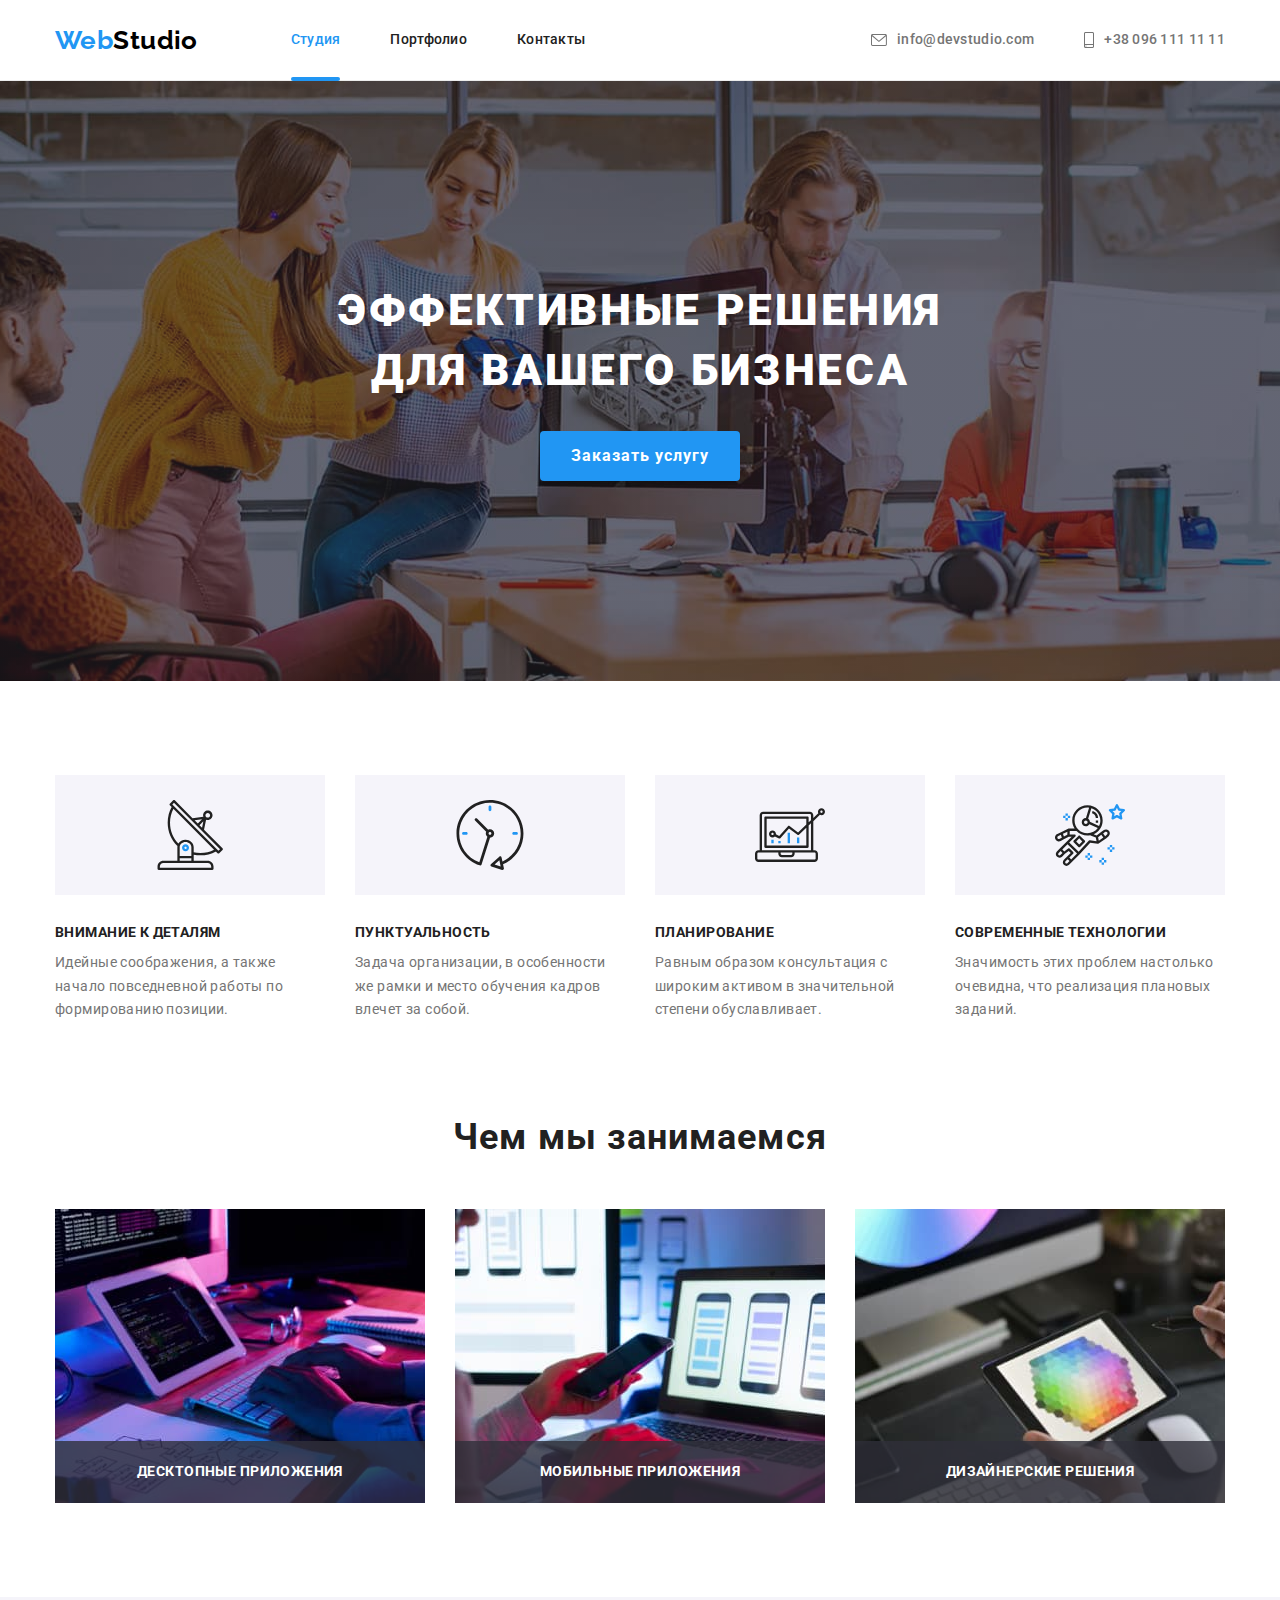
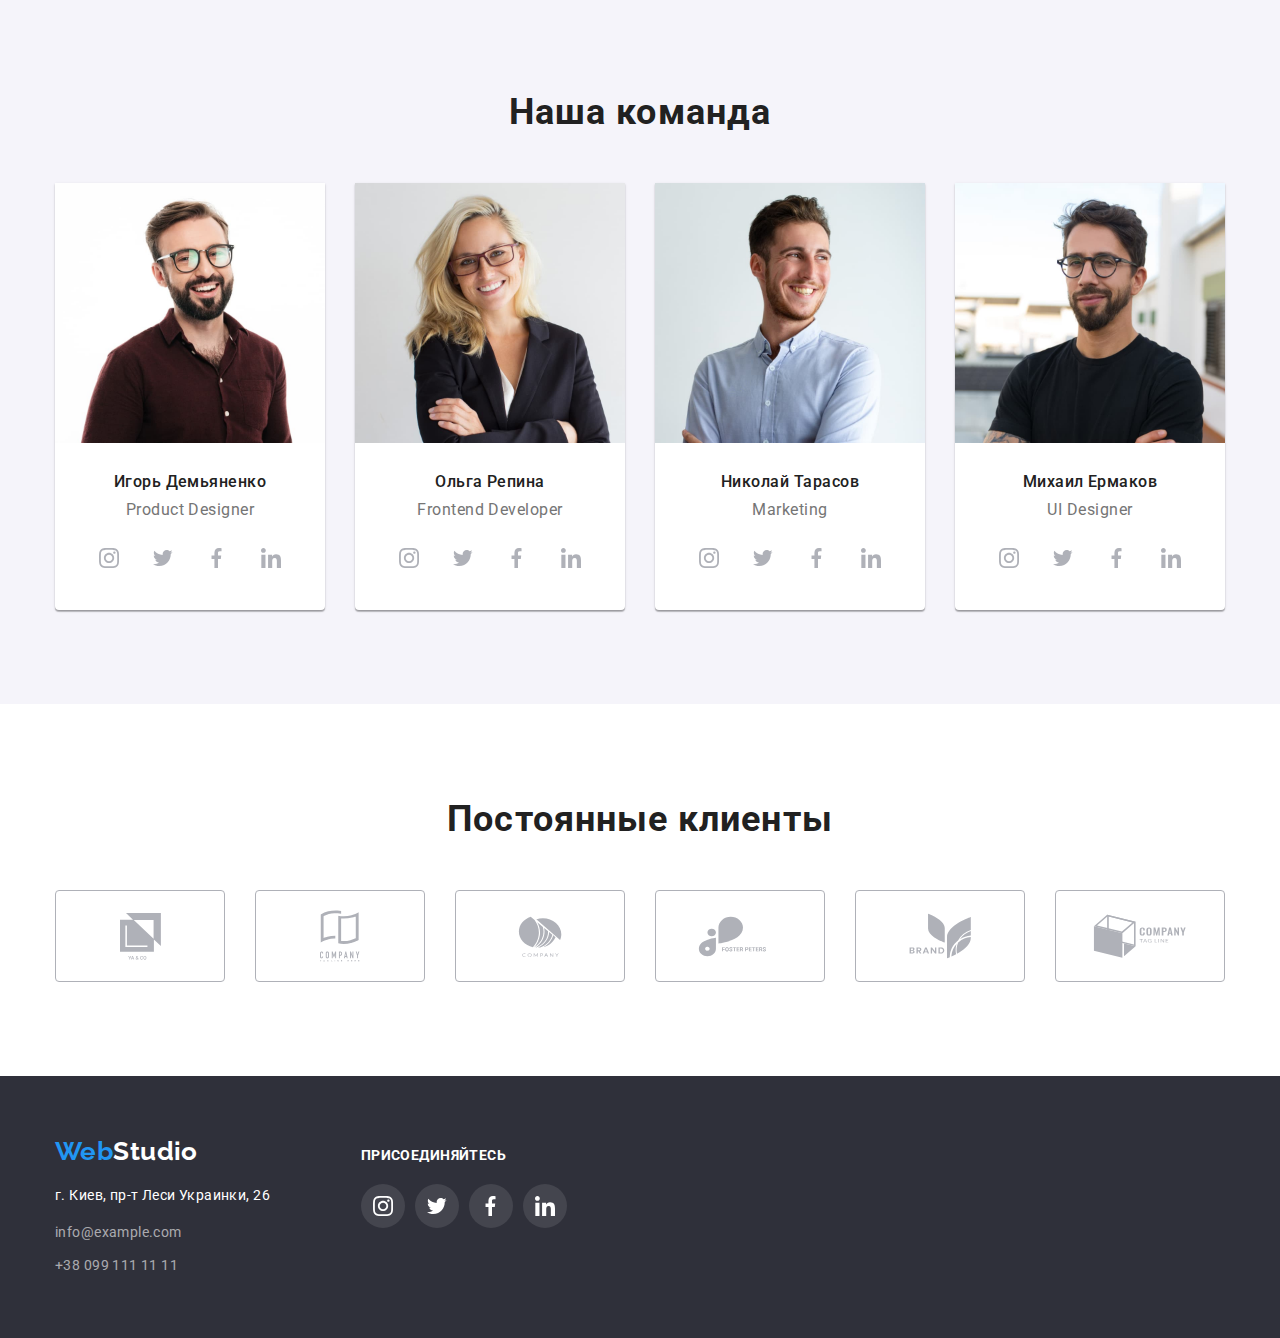
==== index.html @ 9f4f0341 "Initial commit" ====
<!DOCTYPE html>
<html lang="ru">
  <head>
    <meta charset="UTF-8" />
    <meta http-equiv="X-UA-Compatible" content="IE=edge" />
    <meta name="viewport" content="width=device-width, initial-scale=1.0" />
    <title>Главная</title>
    <link
      rel="stylesheet"
      href="https://cdnjs.cloudflare.com/ajax/libs/modern-normalize/1.0.0/modern-normalize.min.css"
    />

    <link rel="preconnect" href="https://fonts.googleapis.com" />
    <link rel="preconnect" href="https://fonts.gstatic.com" crossorigin />
    <link
      href="https://fonts.googleapis.com/css2?family=Raleway:wght@700&family=Roboto:wght@400;500;700;900&display=swap"
      rel="stylesheet"
    />

    <link rel="stylesheet" href="./css/styles.css" />
  </head>
  <body>
    <!-- Top-Line -->

    <header class="header">
      <div class="container">
        <nav class="header-nav">
          <a class="logo" href="./index.html"><span class="accent">Web</span>Studio</a>

          <ul class="header-nav-list">
            <li class="header-nav-item">
              <a class="header-nav-link current" href="./index.html">Студия</a>
            </li>
            <li class="header-nav-item">
              <a class="header-nav-link" href="./portfolio.html">Портфолио</a>
            </li>
            <li class="header-nav-item">
              <a class="header-nav-link" href="#">Контакты</a>
            </li>
          </ul>
        </nav>

        <ul class="contacts-list">
          <li class="contacts-item">
            <a class="contacts-link" href="mailto:info@devstudio.com">
              <svg class="contacts-icon" width="16" height="12">
                <use href="./images/symbol-defs.svg#icon-mail"></use>
              </svg>

              info@devstudio.com</a
            >
          </li>

          <li class="contacts-item">
            <a class="contacts-link" href="tel:+380961111111">
              <svg class="contacts-icon" width="10" height="16">
                <use href="./images/symbol-defs.svg#icon-smartphone"></use>
              </svg>

              +38 096 111 11 11</a
            >
          </li>
        </ul>
      </div>
    </header>

    <main>
      <!-- Hero-Blok -->
      <section class="section hero">
        <div class="container">
          <h1 class="hero-title">Эффективные решения для вашего бизнеса</h1>
          <button class="hero-button" data-modal-open>Заказать услугу</button>
        </div>
      </section>

      <!-- Benefits-Blok -->
      <section class="section benefits">
        <div class="container">
          <h2 class="visually-hidden">Наши преимущества</h2>
          <ul class="benefits-list">
            <li class="benefits-block">
              <div class="benefits-icon-background">
                <svg class="benefits-icon-group" width="70" height="70">
                  <use href="./images/symbol-defs.svg#icon-group"></use>
                </svg>
              </div>
              <h3 class="benefits-subtitle">Внимание к деталям</h3>
              <p class="benefits-paragraph">
                Идейные соображения, а также начало повседневной работы по формированию позиции.
              </p>
            </li>
            <li class="benefits-block">
              <div class="benefits-icon-background">
                <svg class="benefits-icon-clock" width="70" height="70">
                  <use href="./images/symbol-defs.svg#icon-clock"></use>
                </svg>
              </div>
              <h3 class="benefits-subtitle">Пунктуальность</h3>
              <p class="benefits-paragraph">
                Задача организации, в особенности же рамки и место обучения кадров влечет за собой.
              </p>
            </li>
            <li class="benefits-block">
              <div class="benefits-icon-background">
                <svg class="benefits-icon-computer" width="70" height="70">
                  <use href="./images/symbol-defs.svg#icon-diagram"></use>
                </svg>
              </div>
              <h3 class="benefits-subtitle">Планирование</h3>
              <p class="benefits-paragraph">
                Равным образом консультация с широким активом в значительной степени обуславливает.
              </p>
            </li>
            <li class="benefits-block">
              <div class="benefits-icon-background">
                <svg class="benefits-icon-astronaut" width="70" height="70">
                  <use href="./images/symbol-defs.svg#icon-astronaut"></use>
                </svg>
              </div>
              <h3 class="benefits-subtitle">Современные технологии</h3>
              <p class="benefits-paragraph">
                Значимость этих проблем настолько очевидна, что реализация плановых заданий.
              </p>
            </li>
          </ul>
        </div>
      </section>

      <!-- Work-Blok -->
      <section class="section work">
        <div class="container">
          <h2 class="work-title">Чем мы занимаемся</h2>
          <ul class="work-list">
            <li class="work-img">
              <img
                src="./images/index-photo/img.jpg"
                alt="мы делаем сайты"
                width="370"
                height="294"
              />
              <div class="work-description">
                <h3 class="work-description-title">Десктопные приложения</h3>
              </div>
            </li>
            <li class="work-img">
              <img
                src="./images/index-photo/box_2.jpg"
                alt="мы разрабатываем приложения"
                width="370"
                height="294"
              />
              <div class="work-description">
                <h3 class="work-description-title">Мобильные приложения</h3>
              </div>
            </li>
            <li class="work-img">
              <img
                src="./images/index-photo/box_3.jpg"
                alt="мы создаем дизайн"
                width="370"
                height="294"
              />
              <div class="work-description">
                <h3 class="work-description-title">Дизайнерские решения</h3>
              </div>
            </li>
          </ul>
        </div>
      </section>

      <!-- Team-Blok -->
      <section class="section team">
        <div class="container">
          <h2 class="team-title">Наша команда</h2>
          <ul class="team-item">
            <li class="team-list">
              <img
                src="./images/index-photo/img_01.jpg"
                alt="Игорь Демьяненко"
                width="270"
                height="260"
              />
              <div class="team-wrapper">
                <h3 class="team-name">Игорь Демьяненко</h3>
                <p class="team-job">Product Designer</p>

                <ul class="team-social-list">
                  <li class="team-social-item">
                    <a class="team-social-link" href="#">
                      <svg class="team-social-icon" width="20" height="20">
                        <use href="./images/symbol-defs.svg#icon-sn-instagram"></use>
                      </svg>
                    </a>
                  </li>

                  <li class="team-social-item">
                    <a class="team-social-link" href="#">
                      <svg class="team-social-icon" width="20" height="20">
                        <use href="./images/symbol-defs.svg#icon-sn-twitter"></use>
                      </svg>
                    </a>
                  </li>

                  <li class="team-social-item">
                    <a class="team-social-link" href="#">
                      <svg class="team-social-icon" width="20" height="20">
                        <use href="./images/symbol-defs.svg#icon-sn-facebook"></use>
                      </svg>
                    </a>
                  </li>

                  <li class="team-social-item">
                    <a class="team-social-link" href="#">
                      <svg class="team-social-icon" width="20" height="20">
                        <use href="./images/symbol-defs.svg#icon-sn-linkedin"></use>
                      </svg>
                    </a>
                  </li>
                </ul>
              </div>
            </li>
            <li class="team-list">
              <img
                src="./images/index-photo/img_02.jpg"
                alt="Ольга Репина"
                width="270"
                height="260"
              />
              <div class="team-wrapper">
                <h3 class="team-name">Ольга Репина</h3>
                <p class="team-job">Frontend Developer</p>

                <ul class="team-social-list">
                  <li class="team-social-item">
                    <a class="team-social-link" href="#">
                      <svg class="team-social-icon" width="20" height="20">
                        <use href="./images/symbol-defs.svg#icon-sn-instagram"></use>
                      </svg>
                    </a>
                  </li>

                  <li class="team-social-item">
                    <a class="team-social-link" href="#">
                      <svg class="team-social-icon" width="20" height="20">
                        <use href="./images/symbol-defs.svg#icon-sn-twitter"></use>
                      </svg>
                    </a>
                  </li>

                  <li class="team-social-item">
                    <a class="team-social-link" href="#">
                      <svg class="team-social-icon" width="20" height="20">
                        <use href="./images/symbol-defs.svg#icon-sn-facebook"></use>
                      </svg>
                    </a>
                  </li>

                  <li class="team-social-item">
                    <a class="team-social-link" href="#">
                      <svg class="team-social-icon" width="20" height="20">
                        <use href="./images/symbol-defs.svg#icon-sn-linkedin"></use>
                      </svg>
                    </a>
                  </li>
                </ul>
              </div>
            </li>
            <li class="team-list">
              <img
                src="./images/index-photo/img_03.jpg"
                alt="Николай Тарасов"
                width="270"
                height="260"
              />
              <div class="team-wrapper">
                <h3 class="team-name">Николай Тарасов</h3>
                <p class="team-job">Marketing</p>
                <ul class="team-social-list">
                  <li class="team-social-item">
                    <a class="team-social-link" href="#">
                      <svg class="team-social-icon" width="20" height="20">
                        <use href="./images/symbol-defs.svg#icon-sn-instagram"></use>
                      </svg>
                    </a>
                  </li>

                  <li class="team-social-item">
                    <a class="team-social-link" href="#">
                      <svg class="team-social-icon" width="20" height="20">
                        <use href="./images/symbol-defs.svg#icon-sn-twitter"></use>
                      </svg>
                    </a>
                  </li>

                  <li class="team-social-item">
                    <a class="team-social-link" href="#">
                      <svg class="team-social-icon" width="20" height="20">
                        <use href="./images/symbol-defs.svg#icon-sn-facebook"></use>
                      </svg>
                    </a>
                  </li>

                  <li class="team-social-item">
                    <a class="team-social-link" href="#">
                      <svg class="team-social-icon" width="20" height="20">
                        <use href="./images/symbol-defs.svg#icon-sn-linkedin"></use>
                      </svg>
                    </a>
                  </li>
                </ul>
              </div>
            </li>
            <li class="team-list">
              <img
                src="./images/index-photo/img_04.jpg"
                alt="Михаил Ермаков"
                width="270"
                height="260"
              />
              <div class="team-wrapper">
                <h3 class="team-name">Михаил Ермаков</h3>
                <p class="team-job">UI Designer</p>
                <ul class="team-social-list">
                  <li class="team-social-item">
                    <a class="team-social-link" href="#">
                      <svg class="team-social-icon" width="20" height="20">
                        <use href="./images/symbol-defs.svg#icon-sn-instagram"></use>
                      </svg>
                    </a>
                  </li>

                  <li class="team-social-item">
                    <a class="team-social-link" href="#">
                      <svg class="team-social-icon" width="20" height="20">
                        <use href="./images/symbol-defs.svg#icon-sn-twitter"></use>
                      </svg>
                    </a>
                  </li>

                  <li class="team-social-item">
                    <a class="team-social-link" href="#">
                      <svg class="team-social-icon" width="20" height="20">
                        <use href="./images/symbol-defs.svg#icon-sn-facebook"></use>
                      </svg>
                    </a>
                  </li>

                  <li class="team-social-item">
                    <a class="team-social-link" href="#">
                      <svg class="team-social-icon" width="20" height="20">
                        <use href="./images/symbol-defs.svg#icon-sn-linkedin"></use>
                      </svg>
                    </a>
                  </li>
                </ul>
              </div>
            </li>
          </ul>
        </div>
      </section>

      <section class="section">
        <div class="container">
          <h2 class="clients-title">Постоянные клиенты</h2>

          <ul class="clients-list">
            <li class="clients-item">
              <a class="clients-item-link" href="#"
                ><svg class="clients-item-logo" width="41" height="47">
                  <use href="./images/symbol-defs.svg#icon-logo-01"></use></svg
              ></a>
            </li>
            <li class="clients-item">
              <a class="clients-item-link" href="#"
                ><svg class="clients-item-logo" width="40" height="52">
                  <use href="./images/symbol-defs.svg#icon-logo-02"></use></svg
              ></a>
            </li>
            <li class="clients-item">
              <a class="clients-item-link" href="#"
                ><svg class="clients-item-logo" width="44" height="41">
                  <use href="./images/symbol-defs.svg#icon-logo-03"></use></svg
              ></a>
            </li>
            <li class="clients-item">
              <a class="clients-item-link" href="#"
                ><svg class="clients-item-logo" width="85" height="41">
                  <use href="./images/symbol-defs.svg#icon-logo-04"></use></svg
              ></a>
            </li>
            <li class="clients-item">
              <a class="clients-item-link" href="#"
                ><svg class="clients-item-logo" width="63" height="46">
                  <use href="./images/symbol-defs.svg#icon-logo-05"></use></svg
              ></a>
            </li>
            <li class="clients-item">
              <a class="clients-item-link" href="#"
                ><svg class="clients-item-logo" width="94" height="44">
                  <use href="./images/symbol-defs.svg#icon-logo-06"></use></svg
              ></a>
            </li>
          </ul>
        </div>
      </section>
    </main>

    <!-- Footer-Blok -->
    <footer class="footer">
      <div class="container footer-container">
        <div class="footer-contacts-block">
          <a class="logo" href="./index.html"><span class="accent">Web</span>Studio</a>
          <address class="footer-address">г. Киев, пр-т Леси Украинки, 26</address>
          <ul class="footer-contacts-list">
            <li class="footer-contacts-item">
              <a class="footer-contacts-link" href="mailto:info@example.com">info@example.com</a>
            </li>
            <li class="footer-contacts-item">
              <a class="footer-contacts-link" href="tel:+380991111111">+38 099 111 11 11</a>
            </li>
          </ul>
        </div>

        <div>
          <h2 class="footer-social-action">присоединяйтесь</h2>
          <ul class="footer-social-list">
            <li class="footer-social-item">
              <a class="footer-social-link" href="#">
                <svg class="footer-social-icon" width="20" height="20">
                  <use href="./images/symbol-defs.svg#icon-sn-instagram"></use>
                </svg>
              </a>
            </li>

            <li class="footer-social-item">
              <a class="footer-social-link" href="#">
                <svg class="footer-social-icon" width="20" height="20">
                  <use href="./images/symbol-defs.svg#icon-sn-twitter"></use>
                </svg>
              </a>
            </li>

            <li class="footer-social-item">
              <a class="footer-social-link" href="#">
                <svg class="footer-social-icon" width="20" height="20">
                  <use href="./images/symbol-defs.svg#icon-sn-facebook"></use>
                </svg>
              </a>
            </li>

            <li class="footer-social-item">
              <a class="footer-social-link" href="#">
                <svg class="footer-social-icon" width="20" height="20">
                  <use href="./images/symbol-defs.svg#icon-sn-linkedin"></use>
                </svg>
              </a>
            </li>
          </ul>
        </div>
      </div>
    </footer>
    <div class="backdrop is-hidden" data-modal>
      <div class="modal modal-hidden">
        <button class="button-close-window" type="button" data-modal-close>
          <svg width="30" height="30">
            <use href="./images/modal-defs.svg#icon-close"></use>
          </svg>
        </button>
      </div>
    </div>

    <script src="./js/modal.js"></script>
  </body>
</html>
---- css/styles.css ----
:root {
  --main-header-text-color: #212121;
  --main-p-text-color: #757575;
  --main-box-background-color: #2f303a;
  --aceent-color: #2196f3;
  --primary-white-color: #ffffff;
}

body {
  font-size: 14px;
  font-family: 'Roboto', sans-serif;
  color: var(--main-p-text-color);
  background-color: var(--primary-white-color);
  letter-spacing: 0.03em;
}

/* reset */

html {
  box-sizing: border-box;
}

*,
*::after,
*::before {
  box-sizing: inherit;
}

/* Стили для обнуления верхних отступов у элементов */
h1,
h2,
h3,
h4,
h5,
h6,
p {
  margin: 0;
}

/* Класс для обнуления базовых свойств у списков (ul) */
ul {
  list-style: none;
  padding-left: 0;
  margin: 0;
}

/* Класс для обнуления базовых свойств у ссылок */
a {
  text-decoration: none;
  color: inherit;
}

/* Свойства для корректного отображения картинок */
img {
  display: block;
  max-width: 100%;
  height: auto;
}

/* Свойства для обнуления курсива у address */

address {
  font-style: normal;
}

.visually-hidden {
  position: absolute;
  width: 1px;
  height: 1px;
  margin: -1px;
  border: 0;
  padding: 0;

  white-space: nowrap;
  clip-path: inset(100%);
  clip: rect(0 0 0 0);
  overflow: hidden;
}


/* utils */

.container {
  width: 1200px;
  padding-left: 15px;
  padding-right: 15px;
  margin: 0 auto;
  /* border: red 1px solid; */
}

.section {
  padding-top: 94px;
  padding-bottom: 94px;
}


/* header */
.header {
  border-bottom: 1px solid #ececec;
}

.logo {
  font-family: 'Raleway';
  font-weight: 700;
  font-size: 26px;
  line-height: 1.19;
  color: #000000;
  margin-right: 93px;
}

.header-nav-link,
.contacts-link {
  position: relative;
  display: inline-block;
  padding: 32px 0;
  font-weight: 500;
  line-height: 1.14;
  letter-spacing: 0.02em;
  color: var(--main-header-text-color);
  transition: color 250ms;
  transition-timing-function: cubic-bezier(0.4, 0, 0.2, 1);
}

.contacts-link {
  color: var(--main-p-text-color);
  display: flex;
  align-items: center;
}

.header-nav-link:hover,
.header-nav-link:focus,
.contacts-link:hover,
.contacts-link:focus,
.accent,
.current {
  color: var(--aceent-color);
}

.header .container {
  display: flex;
  align-items: center;
}

.header-nav {
  display: flex;
  align-items: center;
}

.header-nav-list {
  display: flex;
  align-items: center;
}

.contacts-list {
  display: flex;
  align-items: center;
}

.header-nav-item:not(:last-child) {
  margin-right: 50px;
}

.header-nav {
  margin-right: auto;
}

.contacts-item:not(:last-child) {
  margin-right: 50px;
}

.contacts-icon {
  margin-right: 10px;
  fill: currentColor;
}

.current:after {
  display: block;
  content: "";
  width: 100%;
  height: 4px;
  border-radius: 2px;
  background-color: var(--aceent-color);
  position: absolute;
  bottom: -1px;
}

/* INDEX PAGE */
.hero {
  padding-top: 200px;
  padding-bottom: 200px;
  max-width: 1600px;
  margin: 0 auto;
  background-image: linear-gradient(to right, rgba(47, 48, 58, 0.4), rgba(47, 48, 58, 0.4)),
    url(../images/index-photo/Img-hero.jpg);
  background-size: cover;
  background-repeat: no-repeat;
  background-position: center;
}

.hero-title {
  width: 696px;
  font-size: 44px;
  font-weight: 900;
  line-height: 1.36;
  letter-spacing: 0.06em;
  text-align: center;
  text-transform: uppercase;
  color: #fff;
  margin: 0 auto;
  margin-bottom: 30px;
}

.hero-button {
  display: block;
  margin: 0 auto;
  font-family: inherit;
  font-size: 16px;
  font-weight: 700;
  line-height: 1.88;
  letter-spacing: 0.06em;
  color: #fff;
  width: 200px;
  height: 50px;
  border-radius: 4px;
  border: 0px;
  background-color: #2196f3;
  box-shadow: 0px 4px 4px rgba(0, 0, 0, 0.15);
  cursor: pointer;
}

.benefits-icon-background {
  height: 120px;
  background-color: #f5f4fa;
  background-size: cover;
  margin-bottom: 30px;
  background-position: center;
  display: flex;
  justify-content: center;
  align-items: center;
}

.benefits-title {
  display: none;
}

.benefits-subtitle {
  font-size: 14px;
  font-weight: 700;
  line-height: 1.14;
  letter-spacing: 0.03em;
  text-transform: uppercase;
  color: var(--main-header-text-color);
  margin-top: 0px;
  margin-bottom: 0px;
}

.benefits-paragraph {
  line-height: 1.71;
  letter-spacing: 0.03em;
  color: #757575;
  margin-top: 10px;
  margin-bottom: 0px;
}

.benefits-list {
  display: flex;
}

.benefits-block {
  margin-right: 30px;
  width: 270px;
}

.benefits-block:last-child {
  margin-right: 0px;
}


/* work */

.work {
  padding-top: 0;
}

.work-title {
  font-size: 36px;
  font-weight: 700;
  line-height: 1.17;
  letter-spacing: 0.03em;
  text-align: center;
  margin-top: 0px;
  margin-bottom: 50px;
  color: var(--main-header-text-color);
}

.work-list {
  list-style: none;
  display: flex;
  justify-content: space-between;

}

.work-img {
  position: relative;
}

.work-img img {
  display: block;
}

.work-description {
  position: absolute;
  bottom: 0px;
  width: 100%;
  background: rgba(47, 48, 58, 0.8);
}

.work-description-title {
  font-weight: 700;
  font-size: 14px;
  line-height: 1.14;
  text-align: center;
  letter-spacing: 0.03em;
  text-transform: uppercase;
  color: var(--primary-white-color);
  margin-top: 0px;
  margin-bottom: 0px;
  padding: 23px 0px;
}


/* team */

.team-social-list {
  display: flex;
  align-items: center;
  justify-content: center;
}

.team-social-item:not(:last-child) {
  margin-right: 10px;
}

.team-social-link {
  display: flex;
  align-items: center;
  justify-content: center;
  width: 44px;
  height: 44px;
  border-radius: 50%;
  color: #afb1b8;
  transition: color 250ms cubic-bezier(0.4, 0, 0.2, 1), background-color 250ms cubic-bezier(0.4, 0, 0.2, 1);
}

.team-social-icon {
  fill: currentColor;
}

.team-social-link:hover,
.team-social-link:focus {
  background-color: var(--aceent-color);
  color: var(--primary-white-color);
}

.team-list {
  width: 270px;
  background-color: #fff;
  box-shadow: 0px 1px 3px rgba(0, 0, 0, 0.12), 0px 1px 1px rgba(0, 0, 0, 0.14),
    0px 2px 1px rgba(0, 0, 0, 0.2);
  border-radius: 0px 0px 4px 4px;
}

.team {
  background-color: #f5f4fa;
}

.team-wrapper {
  padding-bottom: 30px;
  padding-top: 30px;
}

.team-item {
  display: flex;
  justify-content: space-between;
}

.team-title {
  font-size: 36px;
  font-weight: 700;
  line-height: 1.17;
  letter-spacing: 0.03em;
  text-align: center;
  color: var(--main-header-text-color);
  margin-top: 0px;
  margin-bottom: 50px;
}

.team-name {
  text-decoration: none;
  color: #212121;
  font-size: 16px;
  font-weight: 500;
  line-height: 1.17;
  letter-spacing: 0.03em;
  text-align: center;
  margin-bottom: 10px;
  margin-top: 0;
}

.team-job {
  font-size: 16px;
  line-height: 1.17;
  letter-spacing: 0.03em;
  text-align: center;
  color: var(--main-p-text-color);
  margin-top: 0px;
  margin-bottom: 0px;

  margin-bottom: 16px;
}


/* clients */
.clients-title {
  font-size: 36px;
  font-weight: 700;
  line-height: 1.17;
  letter-spacing: 0.03em;
  text-align: center;
  color: var(--main-header-text-color);
  margin-top: 0px;
  margin-bottom: 50px;
}

.clients-item {
  display: flex;
  align-items: center;
  justify-content: center;
}

.clients-item:not(:last-child) {
  margin-right: 30px;
}

.clients-list {
  display: flex;
}

.clients-item-logo {
  fill: currentColor;
}

.clients-item-link {
  display: flex;
  align-items: center;
  justify-content: center;
  width: 170px;
  height: 92px;
  border: 1px #afb1b8 solid;
  border-radius: 4px;
  color: #afb1b8;
  transition: color 250ms;
  transition-timing-function: cubic-bezier(0.4, 0, 0.2, 1);
}

.clients-item-link:hover,
.clients-item-link:focus {
  fill: #afb1b8;
  color: var(--aceent-color);
  border: 1px var(--aceent-color) solid;
}


/* PORTFOLIO PAGE */
/* Buttom  */
.button-box {
  display: flex;
  justify-content: center;
  margin-bottom: 50px;
}

.button-list:not(:last-child) {
  display: flex;
  justify-content: center;
  margin-right: 8px;
}

.button-item {
  font: inherit;
  font-size: 16px;
  font-weight: 500;
  line-height: 1.62;
  letter-spacing: 0.03em;
  color: #212121;
  background-color: #f5f4fa;
  border-radius: 4px;
  border: none;
  padding: 6px 22px 6px 22px;
  cursor: pointer;
  transition: color 250ms cubic-bezier(0.4, 0, 0.2, 1), background-color 250ms cubic-bezier(0.4, 0, 0.2, 1);
}

.button-item:hover,
.button-item:focus {
  background: #2196f3;
  box-shadow: 0px 3px 1px rgba(0, 0, 0, 0.1), 0px 1px 2px rgba(0, 0, 0, 0.08),
    0px 2px 2px rgba(0, 0, 0, 0.12);
  border-radius: 4px;
  color: #fff;
}

.button-item.active {
  background-color: var(--aceent-color);
  color: var(--primary-white-color);
}

/* Portfolio main content  */
.portfolio-box {
  display: flex;
  flex-wrap: wrap;
  justify-content: space-between;
}

.portfolio-block {
  margin-bottom: 30px;
}

.portfolio-block:nth-child(7) {
  margin-bottom: 0px;
}

.portfolio-block:nth-child(8) {
  margin-bottom: 0px;
}

.portfolio-block:nth-child(9) {
  margin-bottom: 0px;
}

.portfolio-link {
  transition: color 250ms;
  transition-timing-function: cubic-bezier(0.4, 0, 0.2, 1);
}

.portfolio-link:hover,
.portfolio-link:focus {
  display: block;
  box-shadow: 0px 1px 1px rgba(0, 0, 0, 0.12), 0px 4px 4px rgba(0, 0, 0, 0.06),
    1px 4px 6px rgba(0, 0, 0, 0.16);
}

.portfolio-box img {
  display: block;
}

.portfolio-img-wrapper {
  position: relative;
  overflow: hidden;
}

.portfolio-text-owerlay {
  position: absolute;
  font-size: 18px;
  line-height: 1.56;
  letter-spacing: 0.03em;
  color: #ffffff;
  background: rgba(33, 150, 243, 0.9);
  box-shadow: 0px 4px 4px rgba(0, 0, 0, 0.25);
  padding: 63px 24px;
  transition: 250ms;
}

.portfolio-link:hover .portfolio-text-owerlay {
  transform: translateY(-100%);
}

.portfolio-frame {
  padding: 20px 24px;
  border-left: 1px solid #eeeeee;
  border-right: 1px solid #eeeeee;
  border-bottom: 1px solid #eeeeee;
  border-top: none;
}

.portfolio-name {
  color: #212121;
  margin-bottom: 4px;
  font-weight: 700;
  font-size: 18px;
  line-height: 2;
  letter-spacing: 0.06em;
}

.portfolio-subtitle {
  font-size: 16px;
  line-height: 1.88;
  letter-spacing: 0.03em;
  margin-top: 0px;
  color: var(--main-p-text-color);
}


/* FOOTER SECTION  */
.footer {
  background-color: var(--main-box-background-color);
  padding-top: 60px;
  padding-bottom: 60px;
}

.footer .logo {
  color: var(--primary-white-color);
}

.footer-address {
  font-style: normal;
  letter-spacing: 0.03em;
  color: var(--primary-white-color);
  margin-top: 20px;
  margin-bottom: 9px;
}

.footer-contacts-item {
  display: block;
}

.footer-contacts-link {
  color: rgba(255, 255, 255, 0.6);
  font-size: 14px;
  line-height: 1.71;
  letter-spacing: 0.03em;
  transition: color 250ms;
  transition-timing-function: cubic-bezier(0.4, 0, 0.2, 1);
}

.footer-contacts-item:not(:last-child) {
  padding-top: 9px;
  padding-bottom: 9px;
}

.footer-container {
  display: flex;
  align-items: baseline;
}

.footer-container .footer-contacts-block {
  margin-right: 70px;
}

.footer-contacts-link:hover,
.footer-contacts-link:focus {
  color: var(--aceent-color);
}

.footer-social-action {
  color: #ffffff;
  text-transform: uppercase;
  font-size: 14px;
  font-weight: 700;
  line-height: 1.14;
  margin-bottom: 20px;
}

.footer-social-list {
  display: flex;
}

.footer-social-item:not(:last-child) {
  margin-right: 10px;
}

.footer-social-link {
  display: flex;
  align-items: center;
  justify-content: center;
  width: 44px;
  height: 44px;
  background: rgba(255, 255, 255, 0.1);
  border-radius: 50%;
  color: #AFB1B8;
  transition: color 250ms;
  transition-timing-function: cubic-bezier(0.4, 0, 0.2, 1);
}

.footer-social-link:hover,
.footer-social-link:focus {
  background-color: var(--aceent-color);
}

.footer-social-icon {
  fill: var(--primary-white-color);
}

/* modal  */
.backdrop {
  position: fixed;
  top: 0;
  left: 0;
  width: 100%;
  height: 100%;
  background: rgba(0, 0, 0, 0.2);
  box-shadow: 0px 4px 4px rgba(0, 0, 0, 0.25);
  transition: opacity 0.5s, visibility 0.5s;
}

.modal {
  position: absolute;
  left: 50%;
  top: 50%;
  transform: translate(-50%, -50%);
  position: absolute;
  width: 528px;
  min-height: 581px;
  background: #FFFFFF;
  box-shadow: 0px 1px 3px rgba(0, 0, 0, 0.12), 0px 1px 1px rgba(0, 0, 0, 0.14), 0px 2px 1px rgba(0, 0, 0, 0.2);
  border-radius: 4px;
}

.button-close-window {
  position: absolute;
  top: 8px;
  right: 8px;
  padding: 0px;
  background-color: #ffffff;
  border: none;
  cursor: pointer;
}

.is-hidden {
  opacity: 0;
  visibility: hidden;
  pointer-events: none;

}
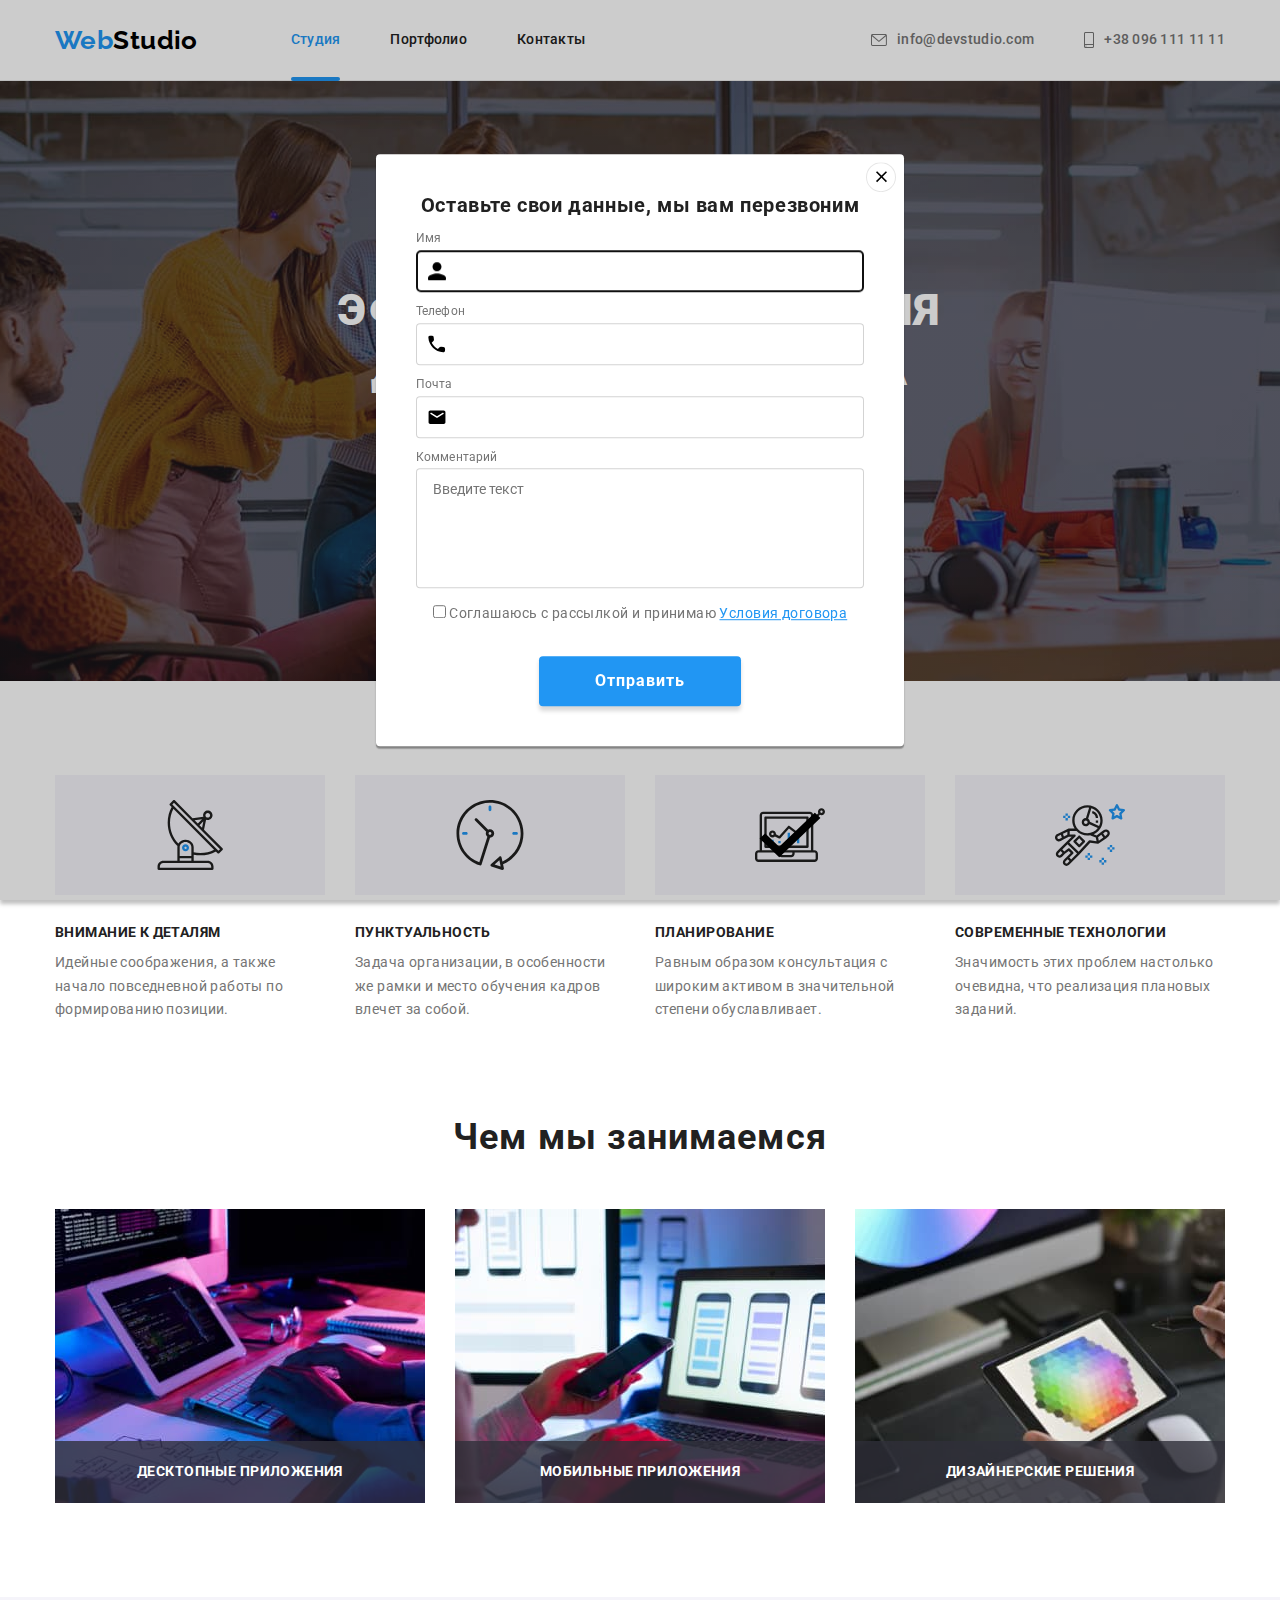
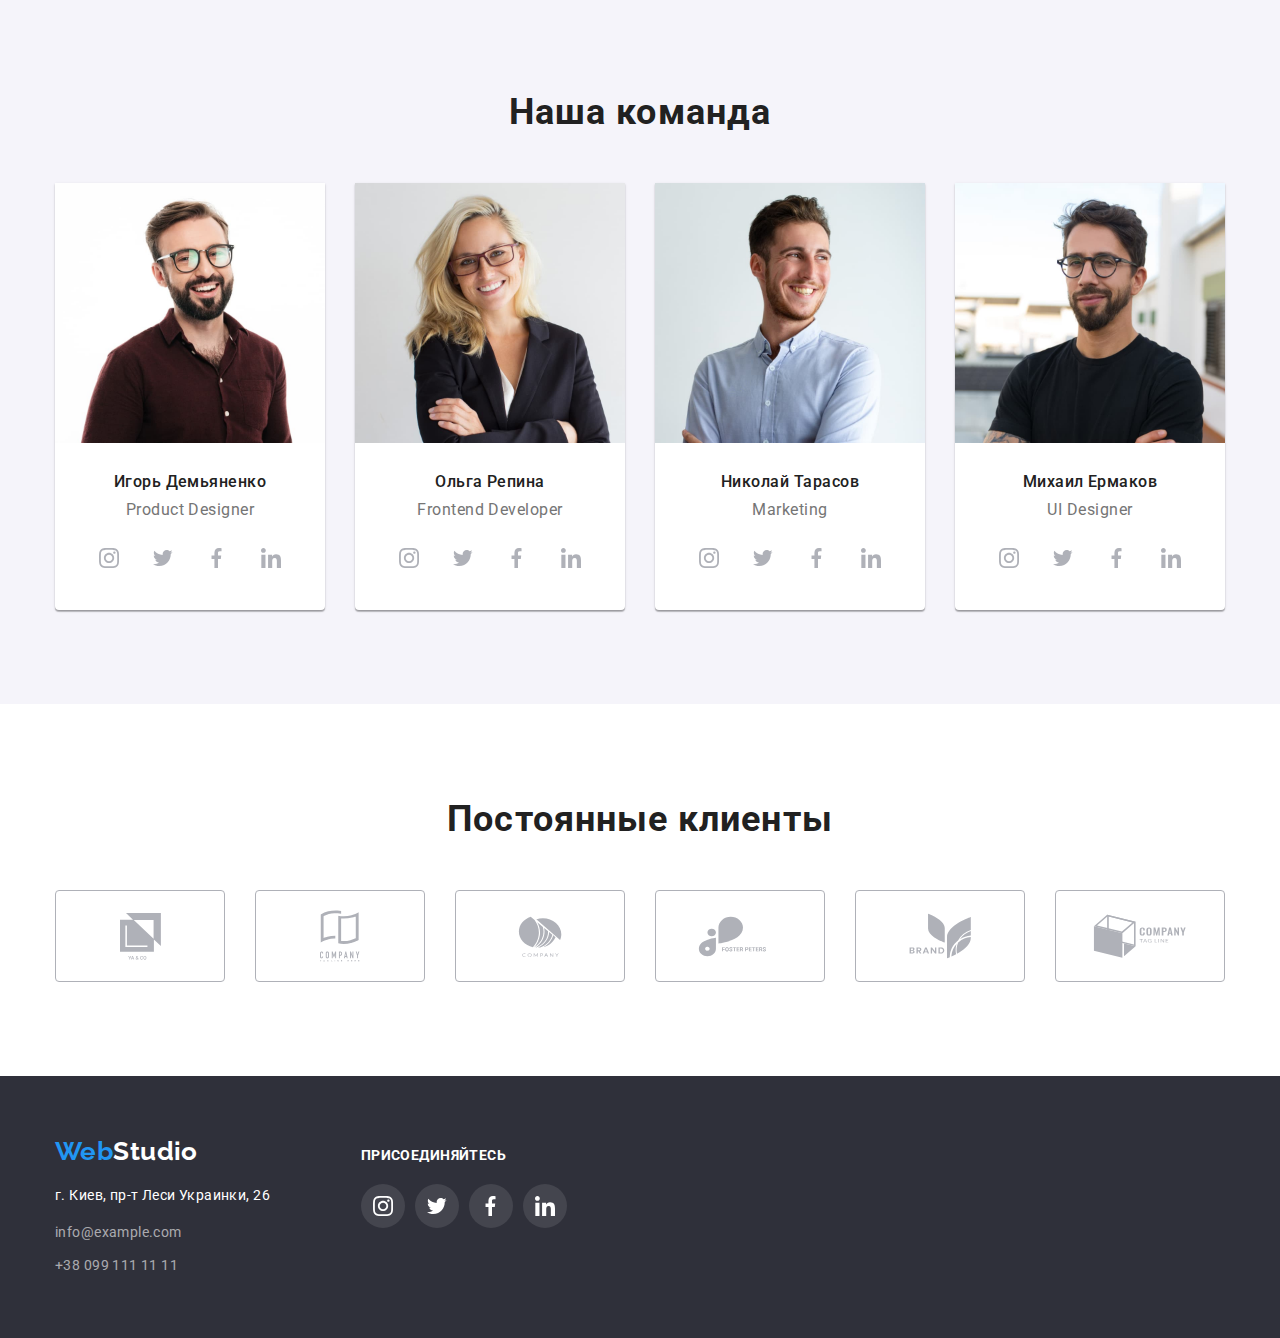
==== commit a04ebd71: "Верстка формы на главной странице" ====
--- a/index.html
+++ b/index.html
@@ -459,13 +459,86 @@
         </div>
       </div>
     </footer>
-    <div class="backdrop is-hidden" data-modal>
+
+    <!-- Backdrop-Modal -->
+    <div class="backdrop" data-modal>
       <div class="modal modal-hidden">
         <button class="button-close-window" type="button" data-modal-close>
           <svg width="30" height="30">
             <use href="./images/modal-defs.svg#icon-close"></use>
           </svg>
         </button>
+
+    <!-- Form  -->
+      <div class="modal-inner">
+        
+        <h2 class="modal-title">Оставьте свои данные, мы вам перезвоним</h2>
+        
+        <form class="form-recall" name="recall" autocomplete="on">
+          <div class="form-field">
+            <label class="form-field-label" for="user-name">Имя</label>
+            <div class="form-field-wrapper">
+              <input class="form-field-input" id="user-name" type="text" name="user-name" autofocus>
+            <svg class="form-field-icon" width="18px" height="18px">
+              <use href="./images/symbol-defs.svg#icon-man"></use>
+            </svg>
+            </div>
+          </div>
+
+          <div class="form-field">
+            <label class="form-field-label" for="user-tel">Телефон</label>
+            <div class="form-field-wrapper">
+              <input class="form-field-input" id="user-tel" type="tel" name="user-tel">
+            <svg class="form-field-icon" width="18px" height="18px">
+              <use href="./images/symbol-defs.svg#icon-tel-form"></use>
+            </svg>
+            </div>
+          </div>
+
+          <div class="form-field">
+            <label class="form-field-label" for="user-email">Почта</label>
+            <div class="form-field-wrapper">
+              <input class="form-field-input" id="user-email" type="email" name="user-email">
+            <svg class="form-field-icon" width="18px" height="18px">
+              <use href="./images/symbol-defs.svg#icon-mail-form"></use>
+            </svg>
+            </div>
+          </div>
+          <div class="form-field">
+            <label class="form-field-label" for="user-comment">Комментарий</label>
+            <textarea class="form-field-input user-comment" name="user-comment" id="user-comment" rows="10" placeholder="Введите текст"></textarea>
+          </div>
+
+          <div class="terms-conditions">
+            <div class="term-conditions-wrapper">
+              <input class="terms-conditions-input" type="checkbox" id="terms-conditions" name="terms-conditions">
+            <label class="terms-conditions-label" for="terms-conditions">Соглашаюсь с рассылкой и принимаю <a class="terms-acent" href="#">Условия договора</a></label>
+            </div>
+            <button class="form-recall-button" type="submit">Отправить</button>
+          </div>
+          
+          
+
+        </form>
+
+      </div>
+
+
+        
+        
+
+
+
+
+
+
+
+
+
+
+          
+        
+
       </div>
     </div>
 
--- a/css/styles.css
+++ b/css/styles.css
@@ -709,10 +709,12 @@
   transform: translate(-50%, -50%);
   position: absolute;
   width: 528px;
-  min-height: 581px;
+  /* min-height: 581px; */
   background: #FFFFFF;
   box-shadow: 0px 1px 3px rgba(0, 0, 0, 0.12), 0px 1px 1px rgba(0, 0, 0, 0.14), 0px 2px 1px rgba(0, 0, 0, 0.2);
   border-radius: 4px;
+  /* max-height: 581px;
+  overflow-y: auto; */
 }
 
 .button-close-window {
@@ -725,9 +727,101 @@
   cursor: pointer;
 }
 
+
+.modal-inner {
+  padding: 40px;
+}
+
+.modal-title {
+margin-bottom: 12px;
+font-weight: 700;
+font-size: 20px;
+line-height: 1.15;
+text-align: center;
+letter-spacing: 0.03em;
+color: #212121;
+}
+
+.form-recall {
+
+}
+
+.form-field {
+  margin-bottom: 10px;
+}
+
+.form-field-label {
+display: inline-block;
+font-size: 12px;
+letter-spacing: 0.01em;
+color: var(--main-p-text-color);
+margin-bottom: 4px;
+}
+
+.form-field-wrapper {
+position: relative;
+}
+
+.form-field-input {
+  padding: 12px 12px 12px 42px;
+  width: 100%;
+  border: 1px solid rgba(33, 33, 33, 0.2);
+  border-radius: 4px;
+}
+
+.user-comment {
+  height: 120px;
+  padding: 12px 16px;
+  resize: none;
+}
+
+.form-field-icon {
+ position: absolute;
+ top: 50%;
+ left: 12px;
+ transform: translateY(-50%);
+}
+
+.terms-conditions {
+  display: flex;
+  flex-direction: column;
+  align-items: center;
+  
+  
+}
+
+.term-conditions-wrapper {
+  margin-bottom: 30px;
+}
+
+.terms-conditions-label {
+  line-height: 1.71;
+}
+
+.terms-conditions-input {
+}
+
+.terms-acent {
+  color: var(--aceent-color);
+  text-decoration: underline;
+}
+
+.form-recall-button {
+  padding: 10px 56px;
+  background: #2196F3;
+  box-shadow: 0px 4px 4px rgba(0, 0, 0, 0.15);
+  border: none;
+  border-radius: 4px;
+  color: #ffffff;
+
+  font-weight: 700;
+  font-size: 16px;
+  line-height: 1.88;
+  letter-spacing: 0.06em;
+}
+
 .is-hidden {
   opacity: 0;
   visibility: hidden;
   pointer-events: none;
-
 }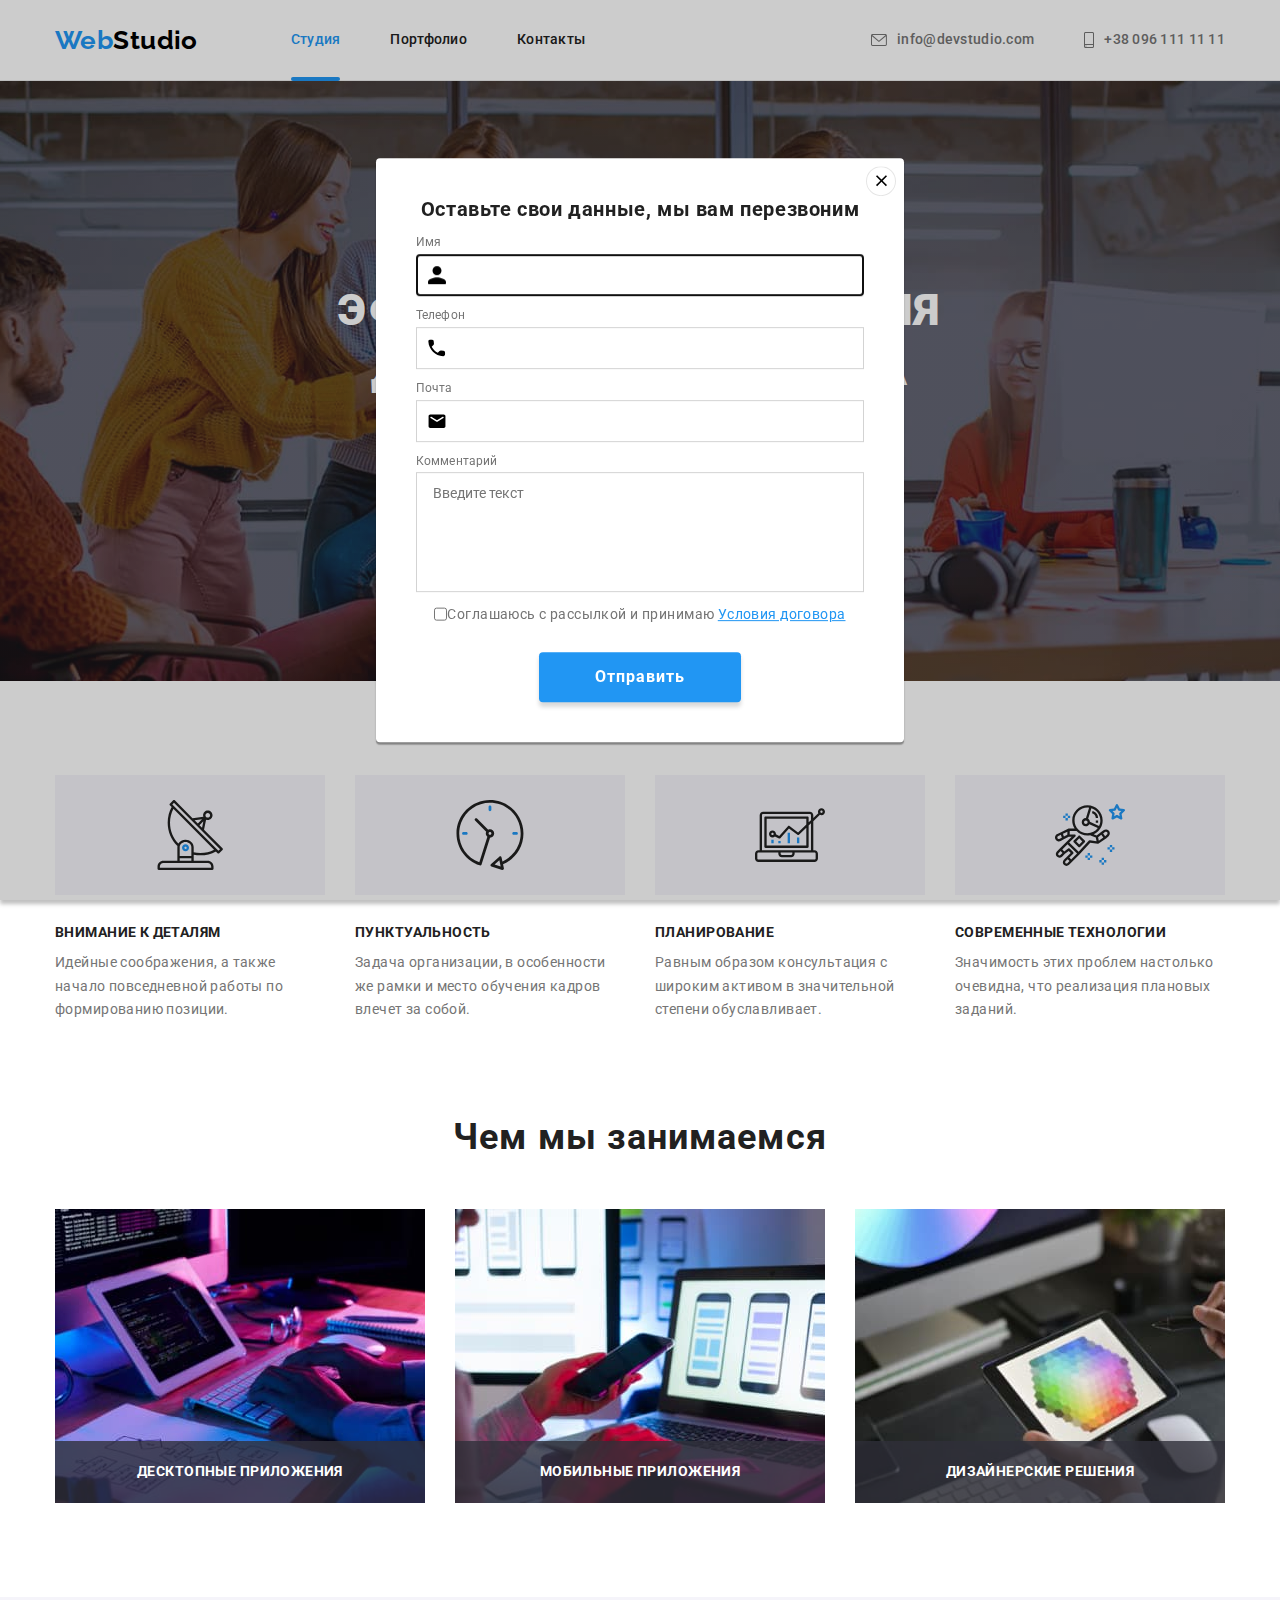
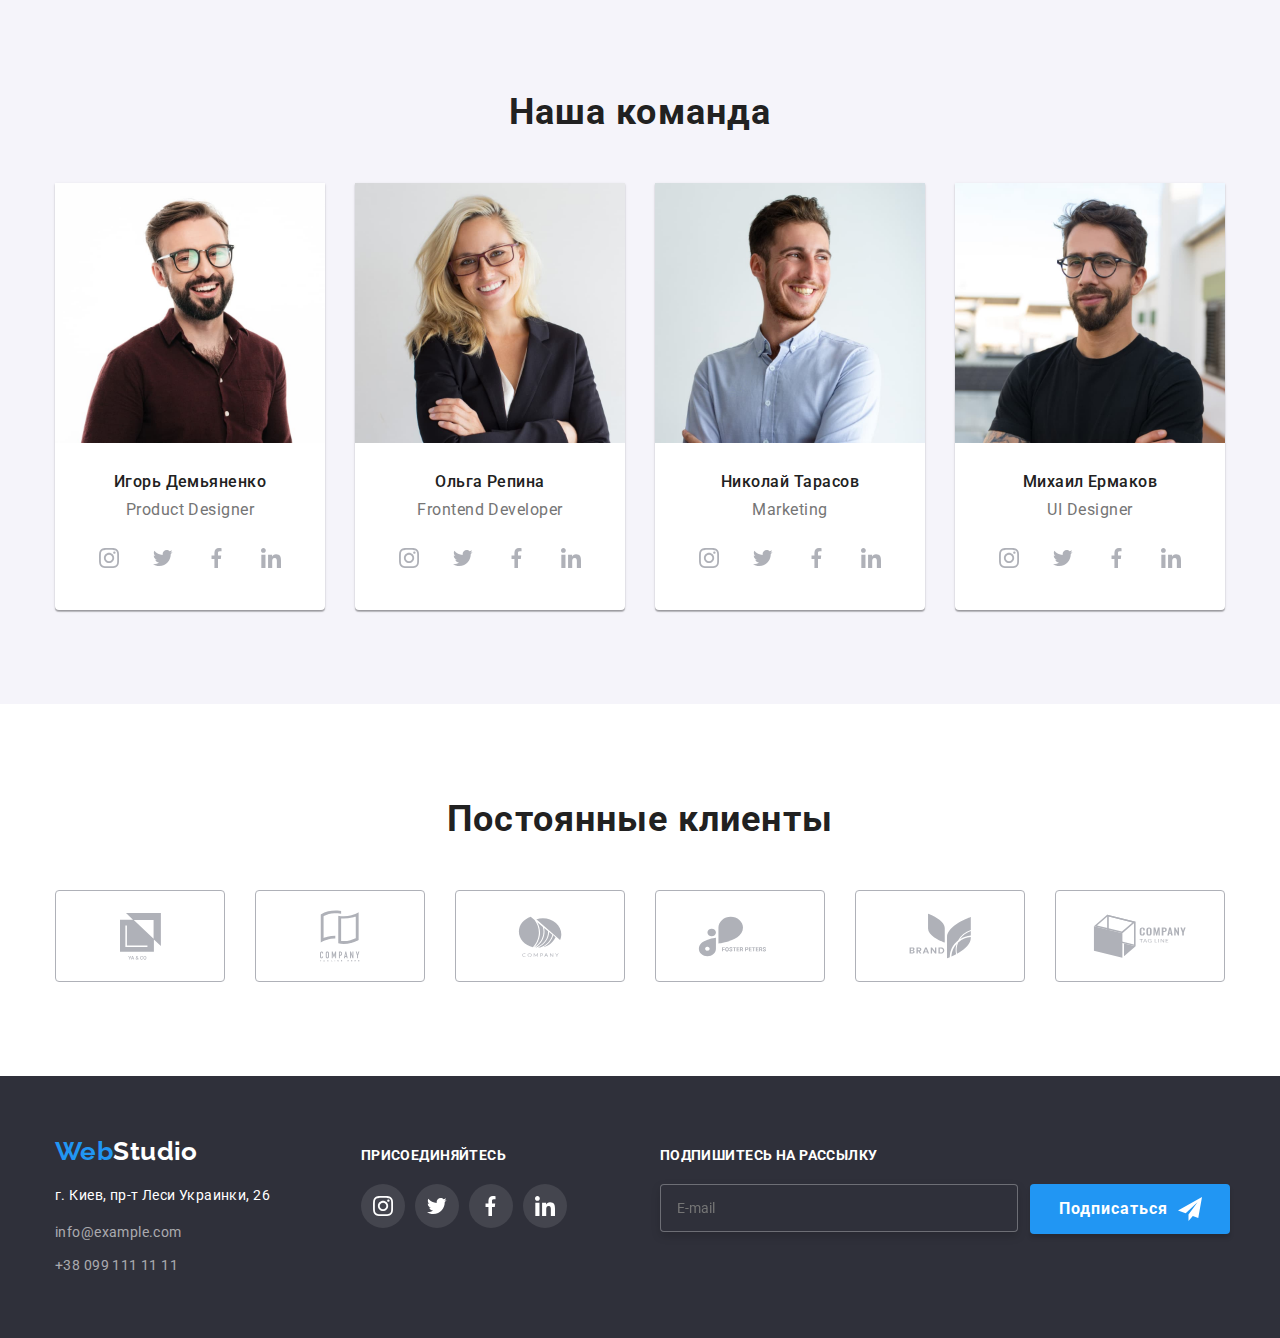
==== commit 114d426e: "temp" ====
--- a/index.html
+++ b/index.html
@@ -420,8 +420,8 @@
             </li>
           </ul>
         </div>
-
-        <div>
+      <!-- Social block item  -->
+        <div class="footer-social-block">
           <h2 class="footer-social-action">присоединяйтесь</h2>
           <ul class="footer-social-list">
             <li class="footer-social-item">
@@ -456,6 +456,22 @@
               </a>
             </li>
           </ul>
+        </div>
+
+        <!-- Subscribe block  -->
+        <div>
+          <h2 class="footer-social-action">Подпишитесь на рассылку</h2>
+          <div class="footer-subscribe-wrapper">
+            <form class="footer-subscribe-form" name="subscribe">
+              <label class="subscribe-email" for="subscribe-email"></label>
+              <input class="footer-subscribe-input" type="email" name="subscribe-email" id="subscribe-email" placeholder="E-mail">
+            </form>
+            <button class="footer-subscribe-button" type="submit">Подписаться</button>
+            <svg class="subscribe-icon" width="24px" height="24px">
+              <use href="./images/icons.svg#icon-subscribe"></use>
+            </svg>
+          </div>
+
         </div>
       </div>
     </footer>
@@ -480,7 +496,7 @@
             <div class="form-field-wrapper">
               <input class="form-field-input" id="user-name" type="text" name="user-name" autofocus>
             <svg class="form-field-icon" width="18px" height="18px">
-              <use href="./images/symbol-defs.svg#icon-man"></use>
+              <use href="./images/icons.svg#icon-man"></use>
             </svg>
             </div>
           </div>
@@ -490,7 +506,7 @@
             <div class="form-field-wrapper">
               <input class="form-field-input" id="user-tel" type="tel" name="user-tel">
             <svg class="form-field-icon" width="18px" height="18px">
-              <use href="./images/symbol-defs.svg#icon-tel-form"></use>
+              <use href="./images/icons.svg#icon-tel-form"></use>
             </svg>
             </div>
           </div>
@@ -500,7 +516,7 @@
             <div class="form-field-wrapper">
               <input class="form-field-input" id="user-email" type="email" name="user-email">
             <svg class="form-field-icon" width="18px" height="18px">
-              <use href="./images/symbol-defs.svg#icon-mail-form"></use>
+              <use href="./images/icons.svg#icon-mail-form"></use>
             </svg>
             </div>
           </div>
@@ -509,13 +525,14 @@
             <textarea class="form-field-input user-comment" name="user-comment" id="user-comment" rows="10" placeholder="Введите текст"></textarea>
           </div>
 
-          <div class="terms-conditions">
-            <div class="term-conditions-wrapper">
-              <input class="terms-conditions-input" type="checkbox" id="terms-conditions" name="terms-conditions">
-            <label class="terms-conditions-label" for="terms-conditions">Соглашаюсь с рассылкой и принимаю <a class="terms-acent" href="#">Условия договора</a></label>
-            </div>
+          <div class="terms-wrapper">
+            <label class="terms-label">
+            <input class="terms-checkbox" type="checkbox" name="terms" id="terms">Соглашаюсь с рассылкой и принимаю&nbsp<a class="terms-link" href="#">Условия договора</a>
+            </label>
             <button class="form-recall-button" type="submit">Отправить</button>
           </div>
+
+            
           
           
 
--- a/css/styles.css
+++ b/css/styles.css
@@ -689,6 +689,57 @@
 .footer-social-icon {
   fill: var(--primary-white-color);
 }
+
+.footer-social-block {
+  margin-right: 93px;
+}
+
+
+
+
+
+
+
+
+.footer-subscribe-wrapper {
+  display: flex;
+  position: relative;
+}
+
+.footer-subscribe-input {
+  padding: 15px 16px;
+  width: 358px;
+  color: rgba(255, 255, 255, 0.6);
+  background: #2f303a;
+  border: 1px solid rgba(255, 255, 255, 0.3);
+  filter: drop-shadow(0px 4px 4px rgba(0, 0, 0, 0.15));
+  border-radius: 4px;
+  margin-right: 12px;
+}
+
+.footer-subscribe-button {
+  padding: 10px 62px 10px 29px;
+  width: 200px;
+  background: #2196F3;
+  box-shadow: 0px 4px 4px rgba(0, 0, 0, 0.15);
+  border: none;
+  border-radius: 4px;
+  color: #ffffff;
+  font-weight: 700;
+  font-size: 16px;
+  line-height: 1.88;
+  letter-spacing: 0.06em;
+  cursor: pointer;
+}
+
+.subscribe-icon {
+fill: #ffffff;
+position: absolute;
+top: 50%;
+right: 28px;
+transform: translateY(-50%);
+}
+
 
 /* modal  */
 .backdrop {
@@ -727,7 +778,6 @@
   cursor: pointer;
 }
 
-
 .modal-inner {
   padding: 40px;
 }
@@ -742,10 +792,6 @@
 color: #212121;
 }
 
-.form-recall {
-
-}
-
 .form-field {
   margin-bottom: 10px;
 }
@@ -766,7 +812,6 @@
   padding: 12px 12px 12px 42px;
   width: 100%;
   border: 1px solid rgba(33, 33, 33, 0.2);
-  border-radius: 4px;
 }
 
 .user-comment {
@@ -782,42 +827,43 @@
  transform: translateY(-50%);
 }
 
-.terms-conditions {
-  display: flex;
-  flex-direction: column;
-  align-items: center;
-  
-  
-}
-
-.term-conditions-wrapper {
+.terms-wrapper {
+ 
+}
+
+.terms-label {
+  display: flex;
+  justify-content: center;
   margin-bottom: 30px;
 }
 
-.terms-conditions-label {
-  line-height: 1.71;
-}
-
-.terms-conditions-input {
-}
-
-.terms-acent {
+.terms-checkbox {
+  /* appearance: none;
+    -webkit-appearance: none;
+    -moz-appearance: none;
+    position: absolute; */
+}
+
+
+.terms-link {
   color: var(--aceent-color);
   text-decoration: underline;
 }
 
 .form-recall-button {
+  display: block;
+  margin: 0 auto;
   padding: 10px 56px;
   background: #2196F3;
   box-shadow: 0px 4px 4px rgba(0, 0, 0, 0.15);
   border: none;
   border-radius: 4px;
   color: #ffffff;
-
   font-weight: 700;
   font-size: 16px;
   line-height: 1.88;
   letter-spacing: 0.06em;
+  cursor: pointer;
 }
 
 .is-hidden {
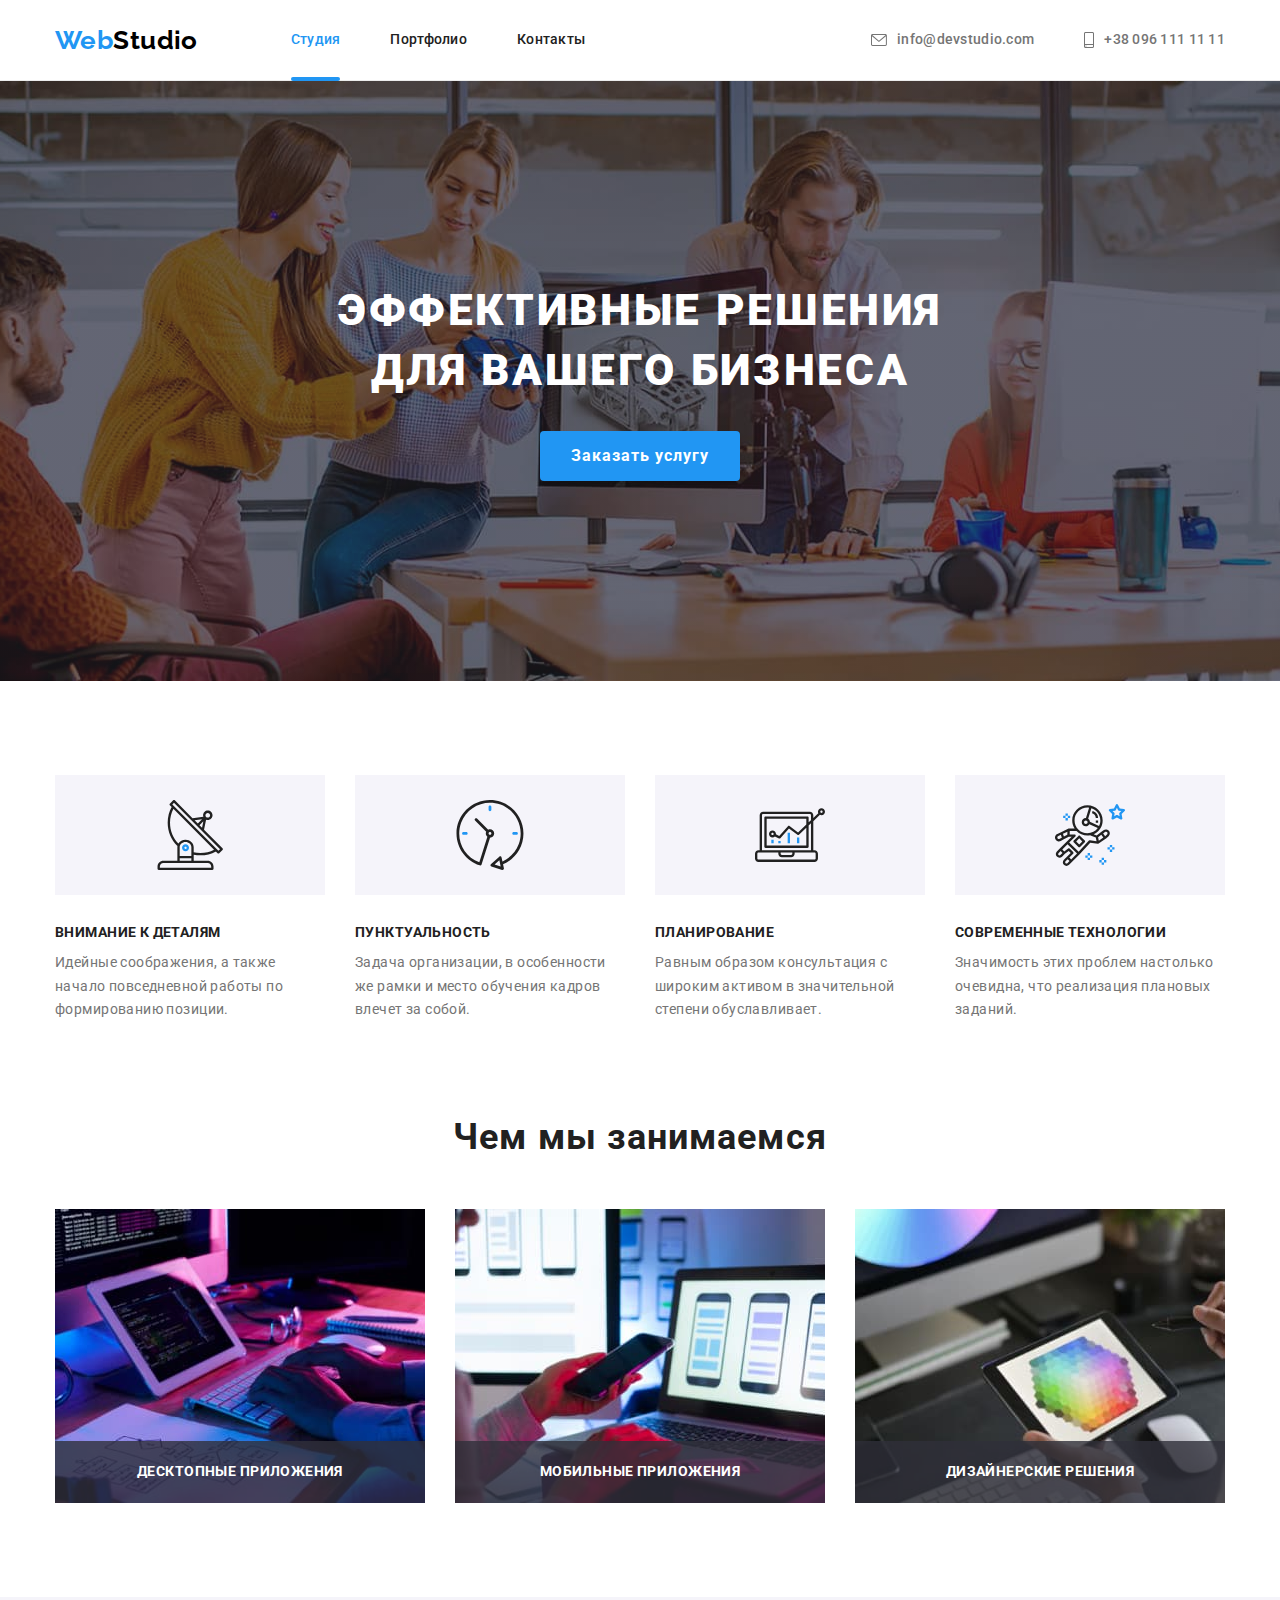
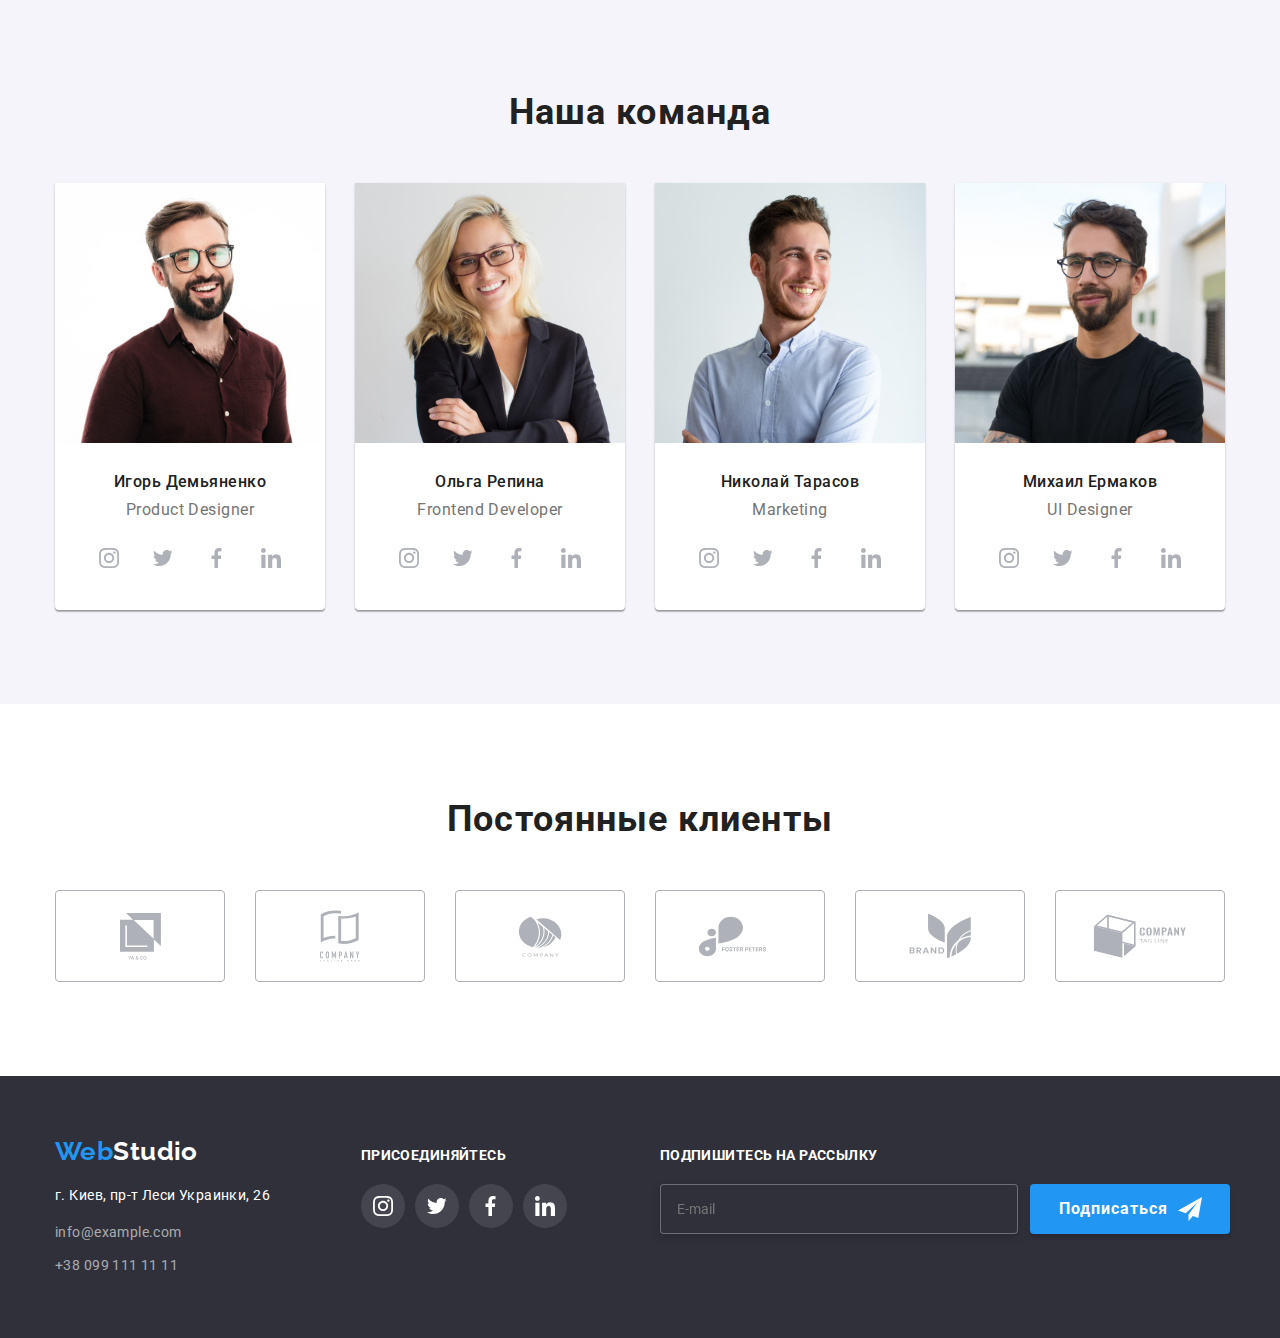
==== commit 832baa84: "HW-06" ====
--- a/index.html
+++ b/index.html
@@ -132,13 +132,13 @@
           <h2 class="work-title">Чем мы занимаемся</h2>
           <ul class="work-list">
             <li class="work-img">
-              <img
-                src="./images/index-photo/img.jpg"
-                alt="мы делаем сайты"
-                width="370"
-                height="294"
-              />
               <div class="work-description">
+                <img
+                  src="./images/index-photo/img.jpg"
+                  alt="мы делаем сайты"
+                  width="370"
+                  height="294"
+                />
                 <h3 class="work-description-title">Десктопные приложения</h3>
               </div>
             </li>
@@ -420,9 +420,9 @@
             </li>
           </ul>
         </div>
-      <!-- Social block item  -->
+        <!-- Social block item  -->
         <div class="footer-social-block">
-          <h2 class="footer-social-action">присоединяйтесь</h2>
+          <h2 class="subscribe-email">присоединяйтесь</h2>
           <ul class="footer-social-list">
             <li class="footer-social-item">
               <a class="footer-social-link" href="#">
@@ -460,24 +460,31 @@
 
         <!-- Subscribe block  -->
         <div>
-          <h2 class="footer-social-action">Подпишитесь на рассылку</h2>
+          <!-- <h2 class="footer-social-action">Подпишитесь на рассылку</h2> -->
           <div class="footer-subscribe-wrapper">
             <form class="footer-subscribe-form" name="subscribe">
-              <label class="subscribe-email" for="subscribe-email"></label>
-              <input class="footer-subscribe-input" type="email" name="subscribe-email" id="subscribe-email" placeholder="E-mail">
+              <label class="subscribe-email" for="subscribe-email">Подпишитесь на рассылку</label>
+              <input
+                class="footer-subscribe-input"
+                type="email"
+                name="subscribe-email"
+                id="subscribe-email"
+                placeholder="E-mail"
+              />
             </form>
-            <button class="footer-subscribe-button" type="submit">Подписаться</button>
-            <svg class="subscribe-icon" width="24px" height="24px">
-              <use href="./images/icons.svg#icon-subscribe"></use>
-            </svg>
+            <button class="footer-subscribe-button" type="submit">
+              Подписаться
+              <svg class="subscribe-icon" width="24px" height="24px">
+                <use href="./images/icons.svg#icon-subscribe"></use>
+              </svg>
+            </button>
           </div>
-
         </div>
       </div>
     </footer>
 
     <!-- Backdrop-Modal -->
-    <div class="backdrop" data-modal>
+    <div class="backdrop is-hidden" data-modal>
       <div class="modal modal-hidden">
         <button class="button-close-window" type="button" data-modal-close>
           <svg width="30" height="30">
@@ -485,77 +492,68 @@
           </svg>
         </button>
 
-    <!-- Form  -->
-      <div class="modal-inner">
-        
-        <h2 class="modal-title">Оставьте свои данные, мы вам перезвоним</h2>
-        
-        <form class="form-recall" name="recall" autocomplete="on">
-          <div class="form-field">
-            <label class="form-field-label" for="user-name">Имя</label>
-            <div class="form-field-wrapper">
-              <input class="form-field-input" id="user-name" type="text" name="user-name" autofocus>
-            <svg class="form-field-icon" width="18px" height="18px">
-              <use href="./images/icons.svg#icon-man"></use>
-            </svg>
+        <!-- Form  -->
+        <div class="modal-inner">
+          <h2 class="modal-title">Оставьте свои данные, мы вам перезвоним</h2>
+
+          <form class="form-recall" name="recall" autocomplete="on">
+            <div class="form-field">
+              <label class="form-field-label" for="user-name">Имя</label>
+              <div class="form-field-wrapper">
+                <input
+                  class="form-field-input"
+                  id="user-name"
+                  type="text"
+                  name="user-name"
+                  autofocus
+                />
+                <svg class="form-field-icon" width="12" height="12">
+                  <use href="./images/icons.svg#icon-man"></use>
+                </svg>
+              </div>
             </div>
-          </div>
-
-          <div class="form-field">
-            <label class="form-field-label" for="user-tel">Телефон</label>
-            <div class="form-field-wrapper">
-              <input class="form-field-input" id="user-tel" type="tel" name="user-tel">
-            <svg class="form-field-icon" width="18px" height="18px">
-              <use href="./images/icons.svg#icon-tel-form"></use>
-            </svg>
+
+            <div class="form-field">
+              <label class="form-field-label" for="user-tel">Телефон</label>
+              <div class="form-field-wrapper">
+                <input class="form-field-input" id="user-tel" type="tel" name="user-tel" />
+                <svg class="form-field-icon" width="13" height="13">
+                  <use href="./images/icons.svg#icon-tel-form"></use>
+                </svg>
+              </div>
             </div>
-          </div>
-
-          <div class="form-field">
-            <label class="form-field-label" for="user-email">Почта</label>
-            <div class="form-field-wrapper">
-              <input class="form-field-input" id="user-email" type="email" name="user-email">
-            <svg class="form-field-icon" width="18px" height="18px">
-              <use href="./images/icons.svg#icon-mail-form"></use>
-            </svg>
+
+            <div class="form-field">
+              <label class="form-field-label" for="user-email">Почта</label>
+              <div class="form-field-wrapper">
+                <input class="form-field-input" id="user-email" type="email" name="user-email" />
+                <svg class="form-field-icon" width="15" height="12">
+                  <use href="./images/icons.svg#icon-mail-form"></use>
+                </svg>
+              </div>
             </div>
-          </div>
-          <div class="form-field">
-            <label class="form-field-label" for="user-comment">Комментарий</label>
-            <textarea class="form-field-input user-comment" name="user-comment" id="user-comment" rows="10" placeholder="Введите текст"></textarea>
-          </div>
-
-          <div class="terms-wrapper">
-            <label class="terms-label">
-            <input class="terms-checkbox" type="checkbox" name="terms" id="terms">Соглашаюсь с рассылкой и принимаю&nbsp<a class="terms-link" href="#">Условия договора</a>
-            </label>
-            <button class="form-recall-button" type="submit">Отправить</button>
-          </div>
-
-            
-          
-          
-
-        </form>
-
-      </div>
-
-
-        
-        
-
-
-
-
-
-
-
-
-
-
-          
-        
-
+            <div class="form-field-comment">
+              <label class="form-field-label" for="user-comment">Комментарий</label>
+              <textarea
+                class="comment-input"
+                name="user-comment"
+                id="user-comment"
+                rows="10"
+                placeholder="Введите текст"
+              ></textarea>
+            </div>
+
+            <div class="terms-wrapper">
+              <label class="terms-label">
+                <input class="terms-checkbox" type="checkbox" name="terms" id="terms" />
+                <span class="icon-checkbox"></span>
+                <span class="policy-text">Соглашаюсь с рассылкой и принимаю</span>
+                <a class="policy-link" href="#">Условия договора</a>
+              </label>
+              <button class="form-recall-button" type="submit">Отправить</button>
+            </div>
+          </form>
+        </div>
       </div>
     </div>
 
--- a/css/styles.css
+++ b/css/styles.css
@@ -117,7 +117,8 @@
   line-height: 1.14;
   letter-spacing: 0.02em;
   color: var(--main-header-text-color);
-  transition: color 250ms;
+  transition-property: color;
+  transition-duration: 250ms;
   transition-timing-function: cubic-bezier(0.4, 0, 0.2, 1);
 }
 
@@ -205,7 +206,7 @@
   letter-spacing: 0.06em;
   text-align: center;
   text-transform: uppercase;
-  color: #fff;
+  color: var(--primary-white-color);
   margin: 0 auto;
   margin-bottom: 30px;
 }
@@ -223,7 +224,7 @@
   height: 50px;
   border-radius: 4px;
   border: 0px;
-  background-color: #2196f3;
+  background-color: var(--aceent-color);
   box-shadow: 0px 4px 4px rgba(0, 0, 0, 0.15);
   cursor: pointer;
 }
@@ -257,7 +258,7 @@
 .benefits-paragraph {
   line-height: 1.71;
   letter-spacing: 0.03em;
-  color: #757575;
+  color: var(--main-p-text-color);
   margin-top: 10px;
   margin-bottom: 0px;
 }
@@ -297,11 +298,6 @@
   list-style: none;
   display: flex;
   justify-content: space-between;
-
-}
-
-.work-img {
-  position: relative;
 }
 
 .work-img img {
@@ -309,13 +305,11 @@
 }
 
 .work-description {
+  position: relative;
+}
+
+.work-description-title {
   position: absolute;
-  bottom: 0px;
-  width: 100%;
-  background: rgba(47, 48, 58, 0.8);
-}
-
-.work-description-title {
   font-weight: 700;
   font-size: 14px;
   line-height: 1.14;
@@ -326,6 +320,9 @@
   margin-top: 0px;
   margin-bottom: 0px;
   padding: 23px 0px;
+  bottom: 0px;
+  width: 100%;
+  background-color: rgba(47, 48, 58, 0.8);
 }
 
 
@@ -397,7 +394,7 @@
 
 .team-name {
   text-decoration: none;
-  color: #212121;
+  color: var(--main-header-text-color);
   font-size: 16px;
   font-weight: 500;
   line-height: 1.17;
@@ -415,7 +412,6 @@
   color: var(--main-p-text-color);
   margin-top: 0px;
   margin-bottom: 0px;
-
   margin-bottom: 16px;
 }
 
@@ -491,7 +487,7 @@
   font-weight: 500;
   line-height: 1.62;
   letter-spacing: 0.03em;
-  color: #212121;
+  color: var(--main-header-text-color);
   background-color: #f5f4fa;
   border-radius: 4px;
   border: none;
@@ -502,9 +498,9 @@
 
 .button-item:hover,
 .button-item:focus {
-  background: #2196f3;
+  background: var(--aceent-color);
   box-shadow: 0px 3px 1px rgba(0, 0, 0, 0.1), 0px 1px 2px rgba(0, 0, 0, 0.08),
-    0px 2px 2px rgba(0, 0, 0, 0.12);
+  0px 2px 2px rgba(0, 0, 0, 0.12);
   border-radius: 4px;
   color: #fff;
 }
@@ -563,7 +559,7 @@
   font-size: 18px;
   line-height: 1.56;
   letter-spacing: 0.03em;
-  color: #ffffff;
+  color: var(--primary-white-color);
   background: rgba(33, 150, 243, 0.9);
   box-shadow: 0px 4px 4px rgba(0, 0, 0, 0.25);
   padding: 63px 24px;
@@ -583,7 +579,7 @@
 }
 
 .portfolio-name {
-  color: #212121;
+  color: var(--main-header-text-color);
   margin-bottom: 4px;
   font-weight: 700;
   font-size: 18px;
@@ -651,14 +647,6 @@
   color: var(--aceent-color);
 }
 
-.footer-social-action {
-  color: #ffffff;
-  text-transform: uppercase;
-  font-size: 14px;
-  font-weight: 700;
-  line-height: 1.14;
-  margin-bottom: 20px;
-}
 
 .footer-social-list {
   display: flex;
@@ -694,23 +682,18 @@
   margin-right: 93px;
 }
 
-
-
-
-
-
-
-
 .footer-subscribe-wrapper {
   display: flex;
-  position: relative;
+  /* position: relative; */
+  align-items: flex-end;
 }
 
 .footer-subscribe-input {
   padding: 15px 16px;
   width: 358px;
-  color: rgba(255, 255, 255, 0.6);
-  background: #2f303a;
+  height: 50px;
+  color: #fff;
+  background: var(--main-box-background-color);
   border: 1px solid rgba(255, 255, 255, 0.3);
   filter: drop-shadow(0px 4px 4px rgba(0, 0, 0, 0.15));
   border-radius: 4px;
@@ -719,12 +702,14 @@
 
 .footer-subscribe-button {
   padding: 10px 62px 10px 29px;
+  position: relative;
   width: 200px;
-  background: #2196F3;
+  height: 50px;
+  background: var(--aceent-color);
   box-shadow: 0px 4px 4px rgba(0, 0, 0, 0.15);
   border: none;
   border-radius: 4px;
-  color: #ffffff;
+  color: var(--primary-white-color);
   font-weight: 700;
   font-size: 16px;
   line-height: 1.88;
@@ -733,11 +718,22 @@
 }
 
 .subscribe-icon {
-fill: #ffffff;
+fill: var(--primary-white-color);
 position: absolute;
 top: 50%;
 right: 28px;
 transform: translateY(-50%);
+}
+
+.subscribe-email {
+  display: block;
+  cursor: pointer;
+  color: var(--primary-white-color);
+  text-transform: uppercase;
+  font-size: 14px;
+  font-weight: 700;
+  line-height: 1.14;
+  margin-bottom: 20px;
 }
 
 
@@ -748,9 +744,12 @@
   left: 0;
   width: 100%;
   height: 100%;
+  opacity: 1;
   background: rgba(0, 0, 0, 0.2);
   box-shadow: 0px 4px 4px rgba(0, 0, 0, 0.25);
-  transition: opacity 0.5s, visibility 0.5s;
+  transition-property: opacity, visibility;
+  transition-duration: 250ms;
+  transition-timing-function: cubic-bezier(0.4, 0, 0.2, 1);
 }
 
 .modal {
@@ -761,7 +760,7 @@
   position: absolute;
   width: 528px;
   /* min-height: 581px; */
-  background: #FFFFFF;
+  background: var(--primary-white-color);
   box-shadow: 0px 1px 3px rgba(0, 0, 0, 0.12), 0px 1px 1px rgba(0, 0, 0, 0.14), 0px 2px 1px rgba(0, 0, 0, 0.2);
   border-radius: 4px;
   /* max-height: 581px;
@@ -773,9 +772,17 @@
   top: 8px;
   right: 8px;
   padding: 0px;
-  background-color: #ffffff;
+  background-color: var(--primary-white-color);
   border: none;
   cursor: pointer;
+  transition-property: fill;
+  transition-duration: 250ms;
+  transition-timing-function: cubic-bezier(0.4, 0, 0.2, 1);
+}
+
+.button-close-window:hover,
+.button-close-window:focus {
+  fill: var(--aceent-color);
 }
 
 .modal-inner {
@@ -789,7 +796,7 @@
 line-height: 1.15;
 text-align: center;
 letter-spacing: 0.03em;
-color: #212121;
+color: var(--main-header-text-color);
 }
 
 .form-field {
@@ -808,16 +815,51 @@
 position: relative;
 }
 
+.form-field-wrapper:focus-within .form-field-input {
+  border-color: var(--aceent-color)
+}
+
+.form-field-wrapper:focus-within .form-field-icon {
+  fill: var(--aceent-color);
+}
+
+.form-field-comment:focus-within .comment-input {
+  border-color: var(--aceent-color);
+}
+
+.form-field-comment {
+  margin-bottom: 20px;
+}
+
+.comment-input::placeholder {
+line-height: 1.17;
+letter-spacing: 0.01em;
+color: rgba(117, 117, 117, 0.5);
+}
+
 .form-field-input {
-  padding: 12px 12px 12px 42px;
+  padding-left: 42px;
   width: 100%;
+  height: 40px;
   border: 1px solid rgba(33, 33, 33, 0.2);
-}
-
-.user-comment {
+  border-radius: 4px;
+  outline: transparent;
+  transition-property: border-color;
+  transition-duration: 250ms;
+  transition-timing-function: cubic-bezier(0.4, 0, 0.2, 1);
+}
+
+.comment-input {
   height: 120px;
+  width: 100%;
   padding: 12px 16px;
   resize: none;
+  border: 1px solid rgba(33, 33, 33, 0.2);
+  border-radius: 4px;
+  outline: transparent;
+  transition-property: border-color;
+  transition-duration: 250ms;
+  transition-timing-function: cubic-bezier(0.4, 0, 0.2, 1);
 }
 
 .form-field-icon {
@@ -825,27 +867,54 @@
  top: 50%;
  left: 12px;
  transform: translateY(-50%);
-}
-
-.terms-wrapper {
- 
+ transition-property: fill;
+ transition-duration: 250ms;
+ transition-timing-function: cubic-bezier(0.4, 0, 0.2, 1);
 }
 
 .terms-label {
   display: flex;
   justify-content: center;
+  align-items: center;
   margin-bottom: 30px;
 }
 
 .terms-checkbox {
-  /* appearance: none;
-    -webkit-appearance: none;
-    -moz-appearance: none;
-    position: absolute; */
-}
-
-
-.terms-link {
+  position: absolute;
+    width: 1px;
+    height: 1px;
+    margin: -1px;
+    border: 0;
+    padding: 0;
+    white-space: nowrap;
+    clip-path: inset(100%);
+    clip: rect(0 0 0 0);
+    overflow: hidden;
+}
+
+.icon-checkbox {
+  display: inline-block;
+  width: 16px;
+  height: 15px;
+  border: 2px solid var(--main-header-text-color);
+  border-radius: 4px;
+  margin-right: 7px;
+}
+
+.terms-checkbox:checked + .icon-checkbox {
+  background-image: url(../images/check.svg);
+  border-color: var(--aceent-color);
+  background-color: var(--aceent-color)
+}
+
+.policy-text {
+line-height: 1.71;
+color: var(--main-p-text-color);
+margin-right: 4px;
+}
+
+
+.policy-link {
   color: var(--aceent-color);
   text-decoration: underline;
 }
@@ -854,11 +923,11 @@
   display: block;
   margin: 0 auto;
   padding: 10px 56px;
-  background: #2196F3;
+  background: var(--aceent-color);
   box-shadow: 0px 4px 4px rgba(0, 0, 0, 0.15);
   border: none;
   border-radius: 4px;
-  color: #ffffff;
+  color: var(--primary-white-color);
   font-weight: 700;
   font-size: 16px;
   line-height: 1.88;
@@ -870,4 +939,5 @@
   opacity: 0;
   visibility: hidden;
   pointer-events: none;
-}+}
+
